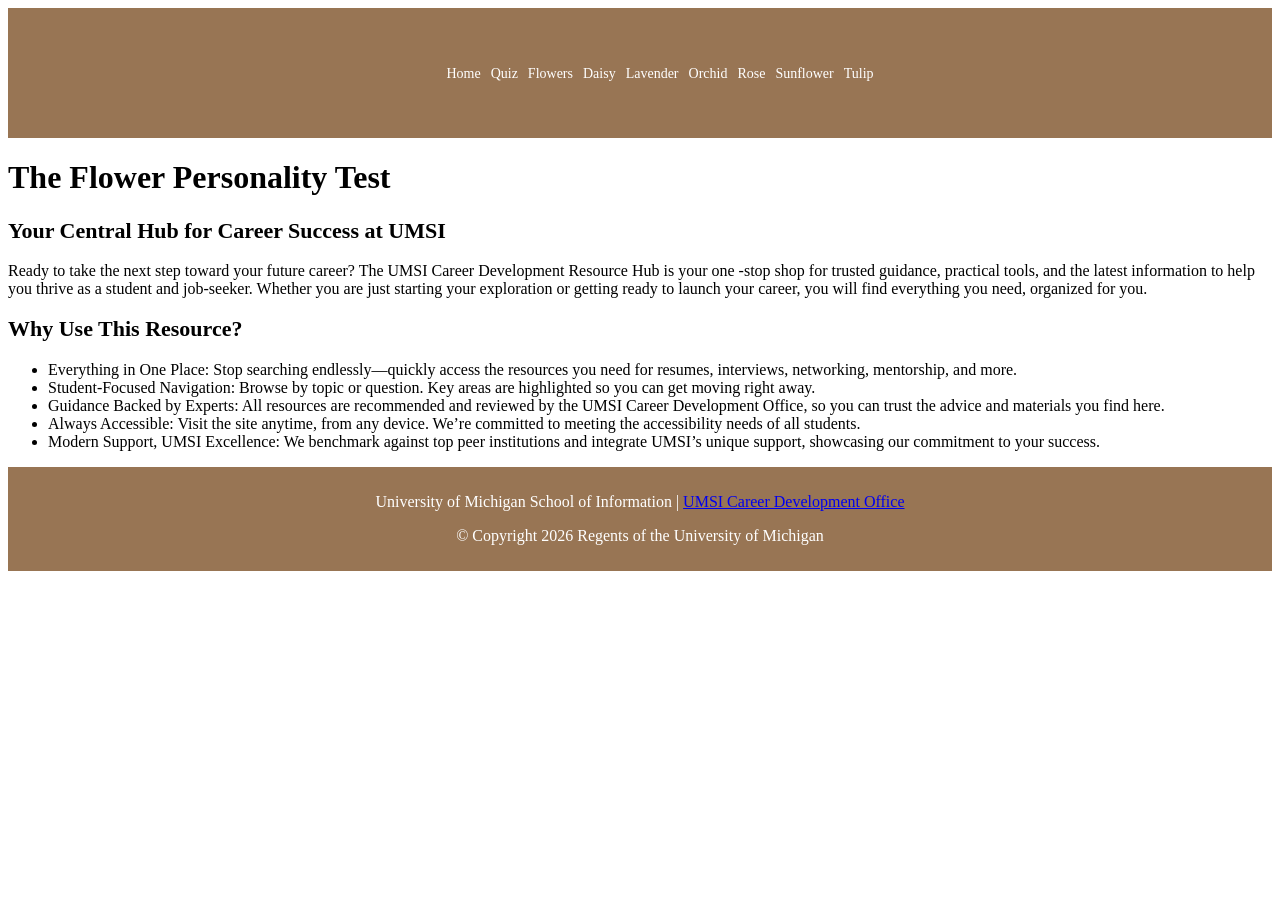
==== index.html @ fa50e6c7 "Add files via upload" ====
<!DOCTYPE html>
<html lang="en">

<head>
    <meta charset="UTF-8">
    <meta name="viewport" content="width=device-width, initial-scale=1.0">
    <link rel="stylesheet" href="css/style.css">
    <title>Home</title>
</head>

<body>
    <div class="skip"><a href="#main">Skip to Main Content</a></div>
    <header>
        <nav>
            <ul>
                <li><a href="index.html" class="active">Home</a></li>
                <li><a href="quiz.html">Quiz</a></li>
                <li><a href="about.html">Flowers</a></li>
                <li><a href="daisy.html">Daisy</a></li>
                <li><a href="lavender.html">Lavender</a></li>
                <li><a href="orchid.html">Orchid</a></li>
                <li><a href="rose.html">Rose</a></li>
                <li><a href="sunflower.html">Sunflower</a></li>
                <li><a href="tulip.html">Tulip</a></li>
            </ul>
        </nav>
        <h1>The Flower Personality Test</h1>
    </header>
    <main class="container" id="main">
        <div class="intro">
            <h2>Your Central Hub for Career Success at UMSI</h2>
            <p>Ready to take the next step toward your future career? The UMSI Career Development Resource Hub is your
                one -stop shop for trusted guidance, practical tools, and the latest information to help you thrive as a
                student and job-seeker. Whether you are just starting your exploration or getting ready to launch your
                career, you will find everything you need, organized for you.</p>
        </div>

        <div class="use-resource">
            <h2>Why Use This Resource?</h2>
            <ul>
                <li>Everything in One Place: Stop searching endlessly—quickly access the resources you need for resumes,
                    interviews, networking, mentorship, and more.</li>
                <li>Student-Focused Navigation: Browse by topic or question. Key areas are highlighted so you can get
                    moving right away.</li>
                <li>Guidance Backed by Experts: All resources are recommended and reviewed by the UMSI Career
                    Development Office, so you can trust the advice and materials you find here.</li>
                <li>Always Accessible: Visit the site anytime, from any device. We’re committed to meeting the
                    accessibility needs of all students.</li>
                <li>Modern Support, UMSI Excellence: We benchmark against top peer institutions and integrate UMSI’s
                    unique support, showcasing our commitment to your success.</li>
            </ul>
        </div>

    </main>

    <footer>
        <p>University of Michigan School of Information | <a href="https://umich.instructure.com/courses/137916">UMSI
                Career Development Office </a></p>
        <p>© Copyright <span id='year'></span> Regents of the University of Michigan</p>
        <script>
            document.querySelector('#year').innerHTML = new Date().getFullYear();
        </script>
    </footer>

</body>

</html>
---- css/style.css ----
.skip a {
    background: white;
    left: 0;
    padding: 6px;
    -webkit-transition: top 1s ease-out;
    transition: top 1s ease-out;
    z-index: 1;
    position: absolute;
    top: -65px;
}

.skip a:focus {
    position: absolute;
    top: 25px;
}

header {
    font-family: 'Montserrat', 'Merriweather';
}

nav li {
    display: inline;
    padding: 3px;
    font-size: 14px;
}

nav a {
    color: white;
    text-decoration: none;
}

nav {
    background-color: #987554;
    padding: 40px 0;
    text-align: center;
    grid-column: 1 / 4;
}

img {
    border: solid 10px #664229;
    border-radius: 25px;
    height: auto;
    max-width: 100%;
}

h2 {
    font-family: 'Nunito Sans', 'Merriweather';
    font-size: 22px;
}

p {
    font-family: 'Nunito Sans', 'Merriweather';
}

h3 {
    text-align: center;
    font-size: 20px;
    font-family: 'Nunito Sans', 'Merriweather';
}

h3 a {
    text-decoration: none;
    color: black;
}

.description p {
    line-height: 30px;
}

footer {
    background-color: #987554;
    color: white;
    padding: 10px;
    text-align: center;
}
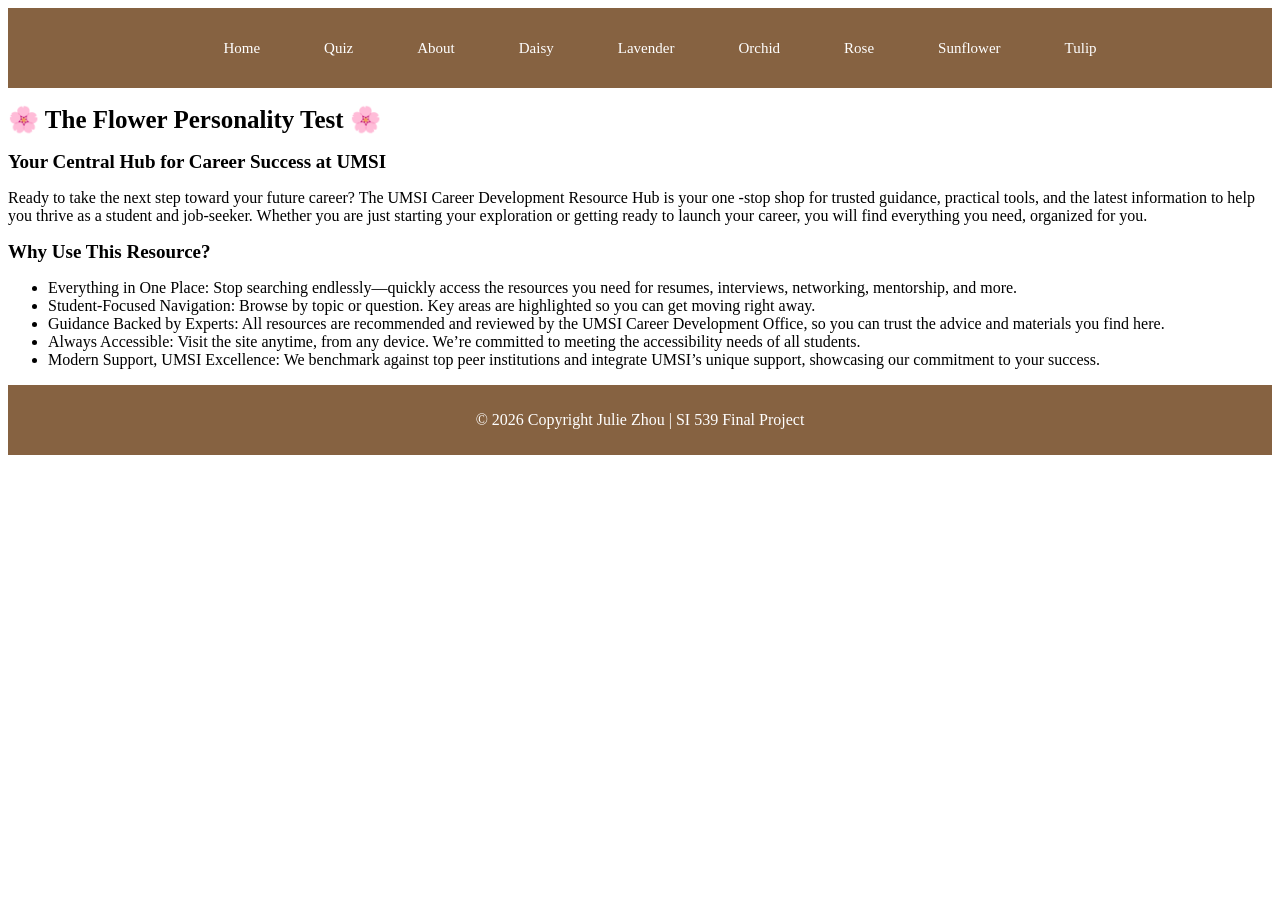
==== commit c9ef6e2d: "Add files via upload" ====
--- a/index.html
+++ b/index.html
@@ -15,7 +15,7 @@
             <ul>
                 <li><a href="index.html" class="active">Home</a></li>
                 <li><a href="quiz.html">Quiz</a></li>
-                <li><a href="about.html">Flowers</a></li>
+                <li><a href="about.html">About</a></li>
                 <li><a href="daisy.html">Daisy</a></li>
                 <li><a href="lavender.html">Lavender</a></li>
                 <li><a href="orchid.html">Orchid</a></li>
@@ -24,7 +24,7 @@
                 <li><a href="tulip.html">Tulip</a></li>
             </ul>
         </nav>
-        <h1>The Flower Personality Test</h1>
+        <h1>🌸 The Flower Personality Test 🌸</h1>
     </header>
     <main class="container" id="main">
         <div class="intro">
@@ -54,12 +54,7 @@
     </main>
 
     <footer>
-        <p>University of Michigan School of Information | <a href="https://umich.instructure.com/courses/137916">UMSI
-                Career Development Office </a></p>
-        <p>© Copyright <span id='year'></span> Regents of the University of Michigan</p>
-        <script>
-            document.querySelector('#year').innerHTML = new Date().getFullYear();
-        </script>
+        <p>© 2026 Copyright Julie Zhou | SI 539 Final Project</p>
     </footer>
 
 </body>
--- a/css/style.css
+++ b/css/style.css
@@ -14,38 +14,52 @@
     top: 25px;
 }
 
+a:hover {
+    text-decoration: underline;
+}
+
+:focus {
+  border: 3px dashed darkblue;
+  padding: 5px;
+}
+
 header {
     font-family: 'Montserrat', 'Merriweather';
 }
 
 nav li {
     display: inline;
-    padding: 3px;
+    padding: 30px;
     font-size: 14px;
 }
 
 nav a {
     color: white;
     text-decoration: none;
+    font-size: 15px;
 }
 
 nav {
-    background-color: #987554;
-    padding: 40px 0;
+    background-color: #866241;
+    padding: 15px;
     text-align: center;
-    grid-column: 1 / 4;
 }
 
 img {
     border: solid 10px #664229;
     border-radius: 25px;
     height: auto;
-    max-width: 100%;
+    width: 95%;
+    text-align: center;
+}
+
+h1 {
+    font-size: 25px;
 }
 
 h2 {
     font-family: 'Nunito Sans', 'Merriweather';
-    font-size: 22px;
+    font-size: 19px;
 }
 
 p {
@@ -65,11 +79,39 @@
 
 .description p {
     line-height: 30px;
+    font-size: 18px;
 }
 
 footer {
-    background-color: #987554;
+    background-color: #866241;
     color: white;
     padding: 10px;
     text-align: center;
-}+}
+
+label {
+    text-align: left;
+    padding: 20px;
+    line-height: 30px;
+    font-family: 'Nunito Sans', 'Merriweather';
+    font-size: 18px;
+}
+
+/* @media (min-width: 800px) {
+
+.intro {
+    grid-column: 1 / -1;
+}
+
+.first-group {
+    grid-column: 2 / 3;
+}
+
+.first-group img {
+    max-width: 50%;
+}
+
+.second-group {
+    grid-column: 1 / 2;
+}
+} */
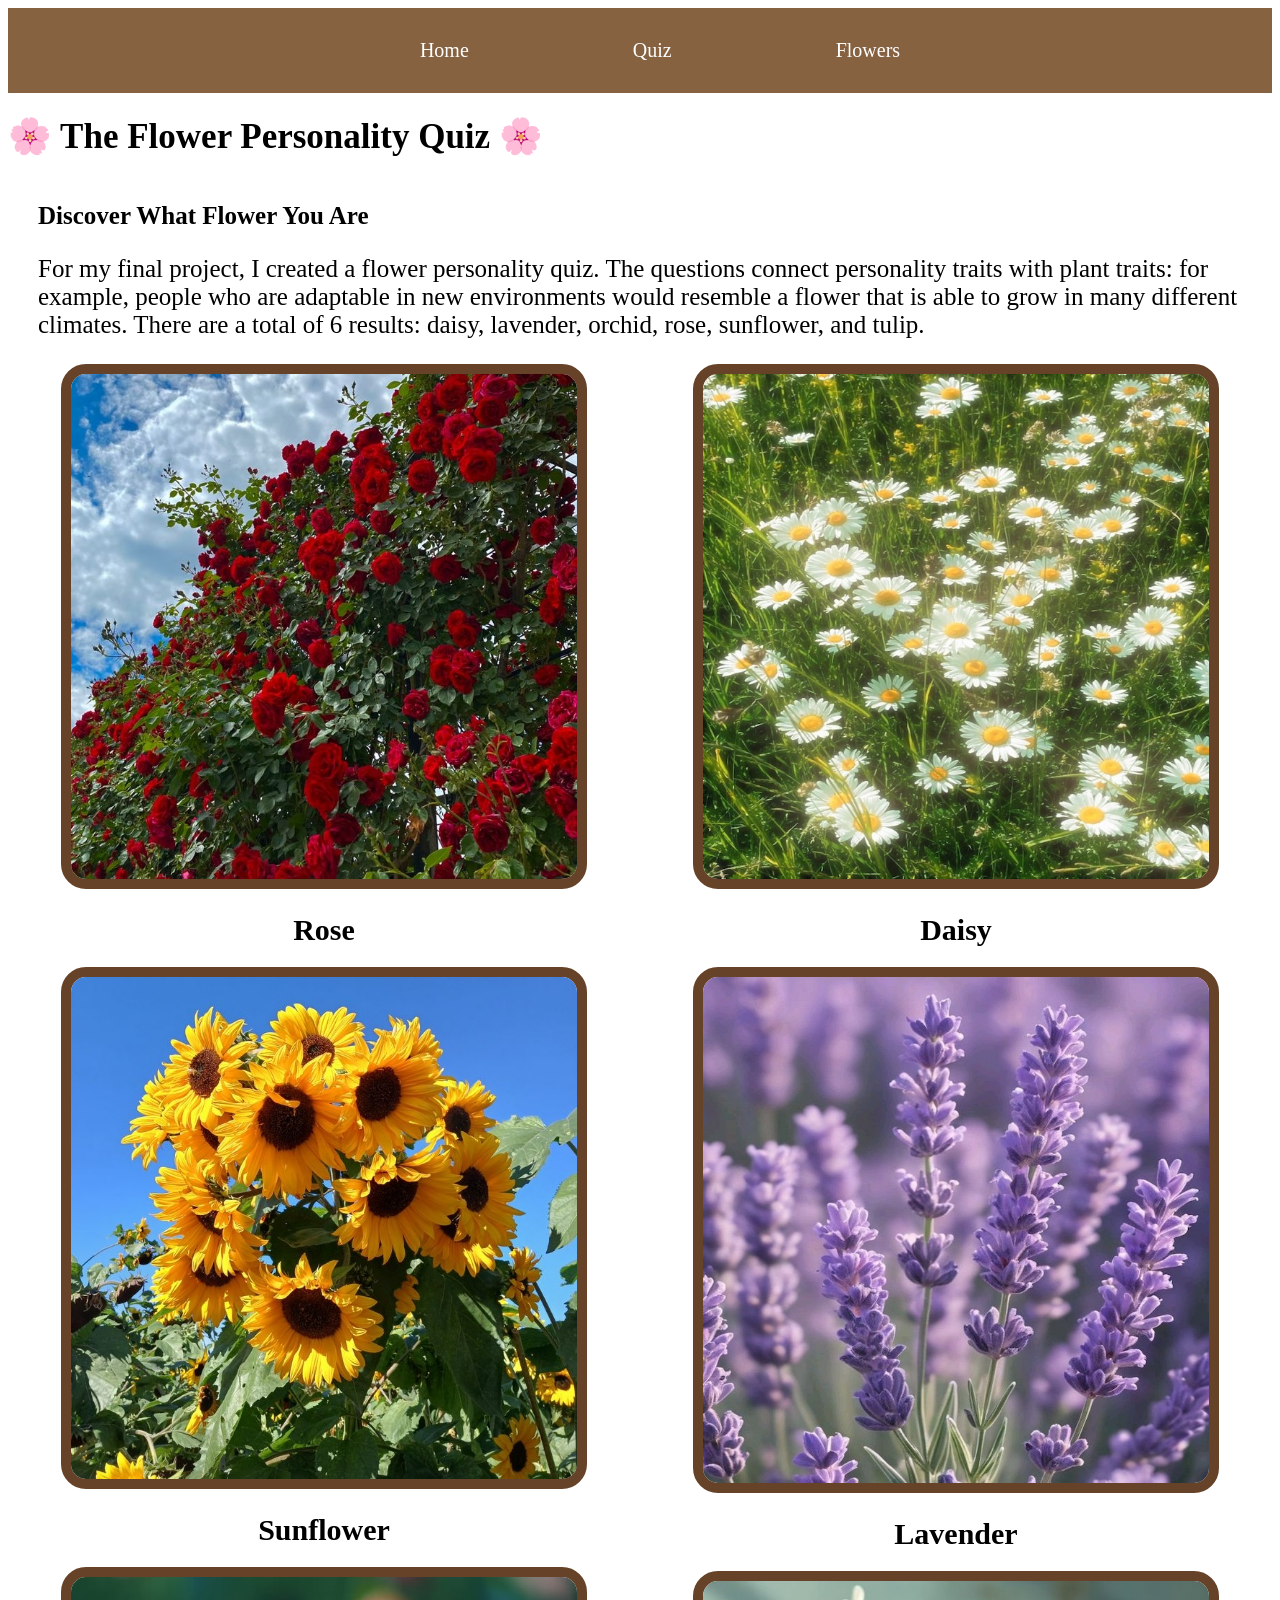
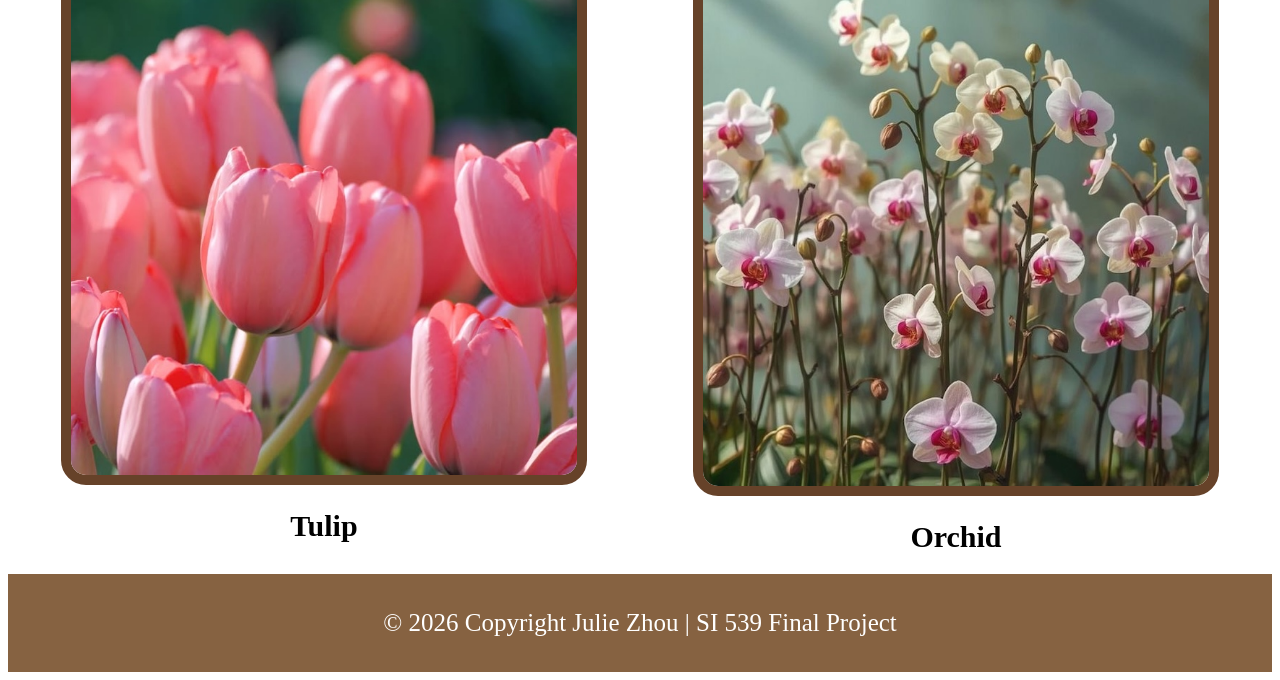
==== commit cb6cdba7: "Add files via upload" ====
--- a/index.html
+++ b/index.html
@@ -13,42 +13,48 @@
     <header>
         <nav>
             <ul>
-                <li><a href="index.html" class="active">Home</a></li>
+                <li><a href="index.html">Home</a></li>
                 <li><a href="quiz.html">Quiz</a></li>
-                <li><a href="about.html">About</a></li>
-                <li><a href="daisy.html">Daisy</a></li>
-                <li><a href="lavender.html">Lavender</a></li>
-                <li><a href="orchid.html">Orchid</a></li>
-                <li><a href="rose.html">Rose</a></li>
-                <li><a href="sunflower.html">Sunflower</a></li>
-                <li><a href="tulip.html">Tulip</a></li>
+                <li class="dropdown">
+                    <a href="#" class="dropdown-toggle">Flowers</a>
+                    <ul class="dropdown-menu">
+                        <li><a href="daisy.html">Daisy</a></li>
+                        <li><a href="lavender.html">Lavender</a></li>
+                        <li><a href="orchid.html">Orchid</a></li>
+                        <li><a href="rose.html">Rose</a></li>
+                        <li><a href="sunflower.html">Sunflower</a></li>
+                        <li><a href="tulip.html">Tulip</a></li>
+                    </ul>
+                </li>
             </ul>
         </nav>
-        <h1>🌸 The Flower Personality Test 🌸</h1>
+        <h1 id="home_h1">🌸 The Flower Personality Quiz 🌸</h1>
     </header>
     <main class="container" id="main">
         <div class="intro">
-            <h2>Your Central Hub for Career Success at UMSI</h2>
-            <p>Ready to take the next step toward your future career? The UMSI Career Development Resource Hub is your
-                one -stop shop for trusted guidance, practical tools, and the latest information to help you thrive as a
-                student and job-seeker. Whether you are just starting your exploration or getting ready to launch your
-                career, you will find everything you need, organized for you.</p>
+            <h2>Discover What Flower You Are</h2>
+            <p>For my final project, I created a flower personality quiz. The questions connect personality traits with
+                plant traits: for example, people who are adaptable in new environments would resemble a flower that is
+                able to grow in many different climates. There are a total of 6 results: daisy, lavender, orchid, rose,
+                sunflower, and tulip.</p>
         </div>
 
-        <div class="use-resource">
-            <h2>Why Use This Resource?</h2>
-            <ul>
-                <li>Everything in One Place: Stop searching endlessly—quickly access the resources you need for resumes,
-                    interviews, networking, mentorship, and more.</li>
-                <li>Student-Focused Navigation: Browse by topic or question. Key areas are highlighted so you can get
-                    moving right away.</li>
-                <li>Guidance Backed by Experts: All resources are recommended and reviewed by the UMSI Career
-                    Development Office, so you can trust the advice and materials you find here.</li>
-                <li>Always Accessible: Visit the site anytime, from any device. We’re committed to meeting the
-                    accessibility needs of all students.</li>
-                <li>Modern Support, UMSI Excellence: We benchmark against top peer institutions and integrate UMSI’s
-                    unique support, showcasing our commitment to your success.</li>
-            </ul>
+        <div class="first-group">
+            <img src="images/daisy.jpg" alt="A cluster of daisies growing in the grass.">
+            <h3><a href="daisy.html">Daisy</a></h3>
+            <img src="images/lavender.jpg" alt="A field of lavender flowers growing in the grass.">
+            <h3><a href="lavender.html">Lavender</a></h3>
+            <img src="images/orchid.jpg" alt="A group of orchids growing in the grass.">
+            <h3><a href="orchid.html">Orchid</a></h3>
+        </div>
+
+        <div class="second-group">
+            <img src="images/rose.jpg" alt="A large rose bush growing upwards towards the sky.">
+            <h3><a href="rose.html">Rose</a></h3>
+            <img src="images/sunflower.jpg" alt="A field of sunflowers against a clear sky.">
+            <h3><a href="sunflower.html">Sunflower</a></h3>
+            <img src="images/tulip.jpg" alt="A group of tulips growing in the grass.">
+            <h3><a href="tulip.html">Tulip</a></h3>
         </div>
 
     </main>
@@ -58,5 +64,5 @@
     </footer>
 
 </body>
-
+<script src='js/script.js'></script>
 </html>
--- a/css/style.css
+++ b/css/style.css
@@ -19,8 +19,8 @@
 }
 
 :focus {
-  border: 3px dashed darkblue;
-  padding: 5px;
+    border: 3px dashed darkblue;
+    padding: 5px;
 }
 
 header {
@@ -29,7 +29,6 @@
 
 nav li {
     display: inline;
-    padding: 30px;
     font-size: 14px;
 }
 
@@ -37,12 +36,44 @@
     color: white;
     text-decoration: none;
     font-size: 15px;
+    padding: 30px;
 }
 
 nav {
     background-color: #866241;
     padding: 15px;
     text-align: center;
+}
+
+.dropdown {
+    position: relative;
+}
+
+.dropdown-menu {
+    display: none;
+    position: absolute;
+    top: 100%;
+    left: 50%;
+    transform: translateX(-50%);
+    background-color: #866241;
+    list-style: none;
+    padding: 12px 0;
+    margin: 0;
+    min-width: 180px;
+    z-index: 9999;
+    border: 1px solid black;
+}
+
+.dropdown:hover .dropdown-menu {
+    display: block;
+}
+
+.dropdown-menu li a {
+    display: block;
+    padding: 10px 24px;
+    text-align: center;
+    color: white;
+    pointer-events: auto;
 }
 
 img {
@@ -57,6 +88,10 @@
     font-size: 25px;
 }
 
+#home_h1 {
+    font-size: 24px;
+}
+
 h2 {
     font-family: 'Nunito Sans', 'Merriweather';
     font-size: 19px;
@@ -97,21 +132,159 @@
     font-size: 18px;
 }
 
-/* @media (min-width: 800px) {
-
-.intro {
-    grid-column: 1 / -1;
-}
-
-.first-group {
-    grid-column: 2 / 3;
-}
-
-.first-group img {
-    max-width: 50%;
-}
-
-.second-group {
-    grid-column: 1 / 2;
-}
-} */+.container {
+    display: grid;
+}
+
+@media (min-width: 700px) {
+
+    h1 {
+        font-size: 35px;
+    }
+
+    #home_h1 {
+        font-size: 35px;
+    }
+
+    h2 {
+        font-size: 30px;
+    }
+
+    p {
+        font-size: 30px;
+    }
+
+    .traits h2 {
+        font-size: 30px;
+    }
+
+    .description p {
+        font-size: 30px;
+        line-height: 50px;
+    }
+
+    nav a {
+        font-size: 25px;
+        padding: 50px;
+    }
+
+    h3 a {
+        font-size: 30px;
+    }
+}
+
+@media (min-width: 1000px) {
+
+    h1 {
+        font-size: 30px;
+    }
+
+    h2 {
+        font-size: 25px;
+    }
+
+    p {
+        font-size: 25px;
+    }
+
+    nav a {
+        font-size: 20px;
+        padding: 80px;
+    }
+
+    .container {
+        display: grid;
+        grid-template-columns: 1fr 1fr;
+    }
+
+    .intro {
+        grid-column: 1 / -1;
+        padding: 0 30px;
+    }
+
+    .first-group {
+        grid-column: 2 / 3;
+        text-align: center;
+    }
+
+    .second-group {
+        grid-column: 1 / 2;
+        text-align: center;
+        grid-row: 2 / 3;
+    }
+
+    .first-group img {
+        max-width: 80%;
+    }
+
+    .second-group img {
+        max-width: 80%;
+    }
+
+    .description {
+        display: grid;
+        grid-template-columns: 1fr 1fr;
+        grid-column: 1 / -1;
+        justify-items: center;
+        align-items: center;
+    }
+
+    .description p {
+        grid-column: 1 / 2;
+        font-size: 25px;
+        line-height: 30px;
+    }
+
+    .personality {
+        grid-row: 1 / 2;
+    }
+
+    .description img {
+        grid-column: 2 / 3;
+    }
+
+    .traits {
+        grid-column: 1 / -1;
+    }
+
+    .traits h2 {
+        font-size: 25px;
+    }
+}
+
+@media (min-width: 1650px) {
+
+    h1 {
+        font-size: 50px;
+    }
+
+    #home_h1 {
+        font-size: 50px;
+    }
+
+    h2 {
+        font-size: 43px;
+    }
+
+    p {
+        font-size: 38px;
+    }
+
+    .traits h2 {
+        font-size: 40px;
+    }
+
+    .description p {
+        font-size: 40px;
+        line-height: 50px;
+    }
+
+    nav a {
+        font-size: 30px;
+        padding: 100px;
+    }
+
+    h3 a {
+        font-size: 38px;
+    }
+}
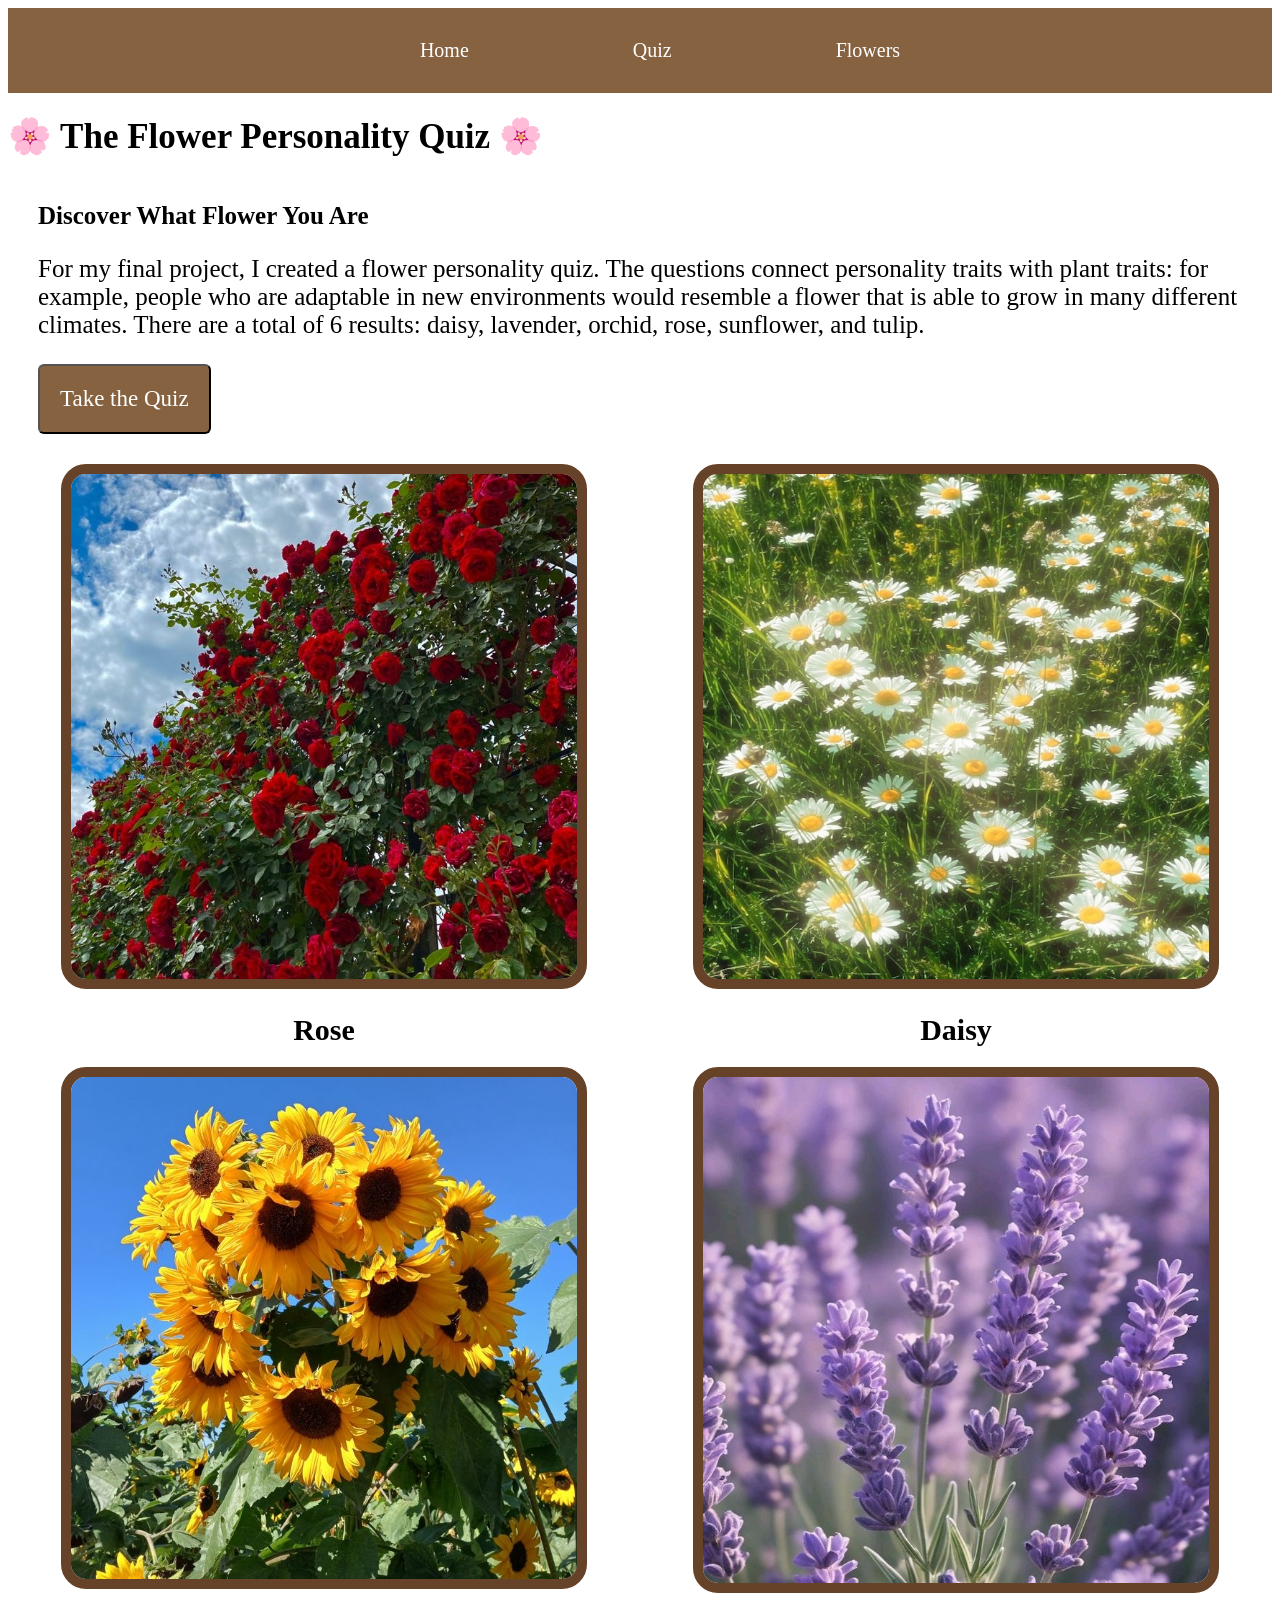
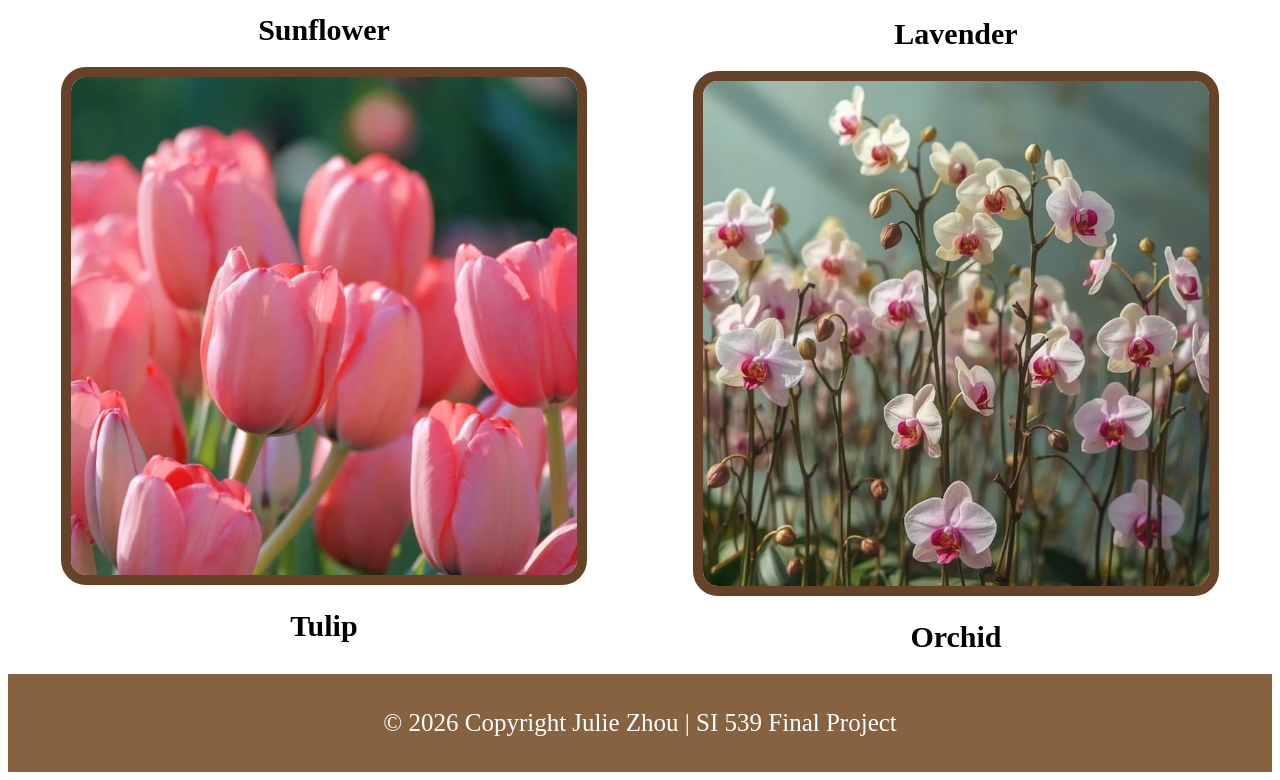
==== commit c1c7ed6e: "Add files via upload" ====
--- a/index.html
+++ b/index.html
@@ -37,6 +37,7 @@
                 plant traits: for example, people who are adaptable in new environments would resemble a flower that is
                 able to grow in many different climates. There are a total of 6 results: daisy, lavender, orchid, rose,
                 sunflower, and tulip.</p>
+            <button class="btn-quiz"><a href="quiz.html">Take the Quiz</a></button>
         </div>
 
         <div class="first-group">
@@ -63,6 +64,7 @@
         <p>© 2026 Copyright Julie Zhou | SI 539 Final Project</p>
     </footer>
 
+    <script src="js/script.js"></script>
 </body>
-<script src='js/script.js'></script>
+
 </html>
--- a/css/style.css
+++ b/css/style.css
@@ -36,7 +36,7 @@
     color: white;
     text-decoration: none;
     font-size: 15px;
-    padding: 30px;
+    padding: 25px;
 }
 
 nav {
@@ -64,7 +64,7 @@
     border: 1px solid black;
 }
 
-.dropdown:hover .dropdown-menu {
+.dropdown:hover .dropdown-menu .dropdown-toggle:focus {
     display: block;
 }
 
@@ -74,6 +74,22 @@
     text-align: center;
     color: white;
     pointer-events: auto;
+}
+
+.dropdown-menu li a:focus {
+    display: block;
+    padding: 10px 24px;
+    text-align: center;
+    color: white;
+    pointer-events: auto;
+}
+
+.dropdown:focus-within {
+    display: block;
+}
+
+.dropdown-menu.open {
+    display: block;
 }
 
 img {
@@ -85,7 +101,7 @@
 }
 
 h1 {
-    font-size: 25px;
+    font-size: 23px;
 }
 
 #home_h1 {
@@ -136,7 +152,123 @@
     display: grid;
 }
 
+.question-num,
+.question-text {
+    text-align: center;
+    font-size: 16px;
+    font-family: 'Nunito Sans', 'Merriweather';
+}
+
+.answer-text {
+    font-family: 'Nunito Sans', 'Merriweather';
+    font-size: 18px;
+}
+
+.question-card {
+    margin-bottom: 40px;
+    display: flex;
+    flex-direction: column;
+}
+
+.question-header {
+    margin-bottom: 15px;
+    font-weight: bold;
+    font-size: 23px;
+}
+
+.answer-label {
+    display: flex;
+    align-items: center;
+    padding: 10px 0;
+    cursor: pointer;
+}
+
+.answer-label input[type="radio"] {
+    margin-right: 12px;
+}
+
+.answer-label:hover {
+    background-color: #f9f9f9;
+    border-radius: 5px;
+}
+
+.btn-submit {
+    font-size: 15px;
+    padding: 12px;
+    border-radius: 6px;
+    cursor: pointer;
+    font-family: 'Nunito Sans', 'Merriweather';
+    margin-bottom: 20px;
+}
+
+.btn-quiz {
+    font-size: 15px;
+    padding: 12px;
+    border-radius: 6px;
+    cursor: pointer;
+    font-family: 'Nunito Sans', 'Merriweather';
+    margin-bottom: 20px;
+    background-color: #866241;
+    color: white;
+    text-decoration: none;
+}
+
+.btn-quiz a {
+    color: white;
+    text-decoration: none;
+}
+
+.btn-quiz a:hover {
+    text-decoration: underline;
+}
+
+.unanswered-msg {
+    display: none;
+    color: red;
+}
+
 @media (min-width: 700px) {
+    .btn-quiz {
+        font-size: 23px;
+        padding: 20px;
+        margin-bottom: 30px;
+    }
+
+    .quiz-form {
+        grid-column: 1 / -1;
+        display: grid;
+        grid-template-columns: 1fr 1fr;
+        justify-items: center;
+    }
+
+    .question-num,
+    .question-text {
+        font-size: 20px;
+    }
+
+    .answer-text {
+        font-size: 20px;
+    }
+
+    .question-card {
+        margin-bottom: 40px;
+        grid-column: 1 / -1;
+    }
+
+    .answer-label {
+        align-items: center;
+        padding: 10px 0;
+        cursor: pointer;
+    }
+
+    .submit-area {
+        grid-column: 1 / -1;
+    }
+
+    .btn-submit {
+        font-size: 20px;
+        padding: 15px 50px;
+    }
 
     h1 {
         font-size: 35px;
@@ -252,7 +384,40 @@
     }
 }
 
-@media (min-width: 1650px) {
+@media (min-width: 1750px) {
+    .btn-quiz {
+        font-size: 28px;
+        padding: 28px;
+        margin-bottom: 35px;
+    }
+
+    .question-num,
+    .question-text,
+    .answer-text {
+        font-size: 30px;
+    }
+
+    .answer-text {
+        line-height: 40px;
+    }
+
+    .submit-area {
+        margin-bottom: 35px;
+    }
+
+    .question-card {
+        margin-bottom: 45px;
+        margin-top: 45px;
+    }
+
+    .answer-label {
+        padding: 10px 0;
+    }
+
+    .btn-submit {
+        font-size: 25px;
+        padding: 20px 55px;
+    }
 
     h1 {
         font-size: 50px;
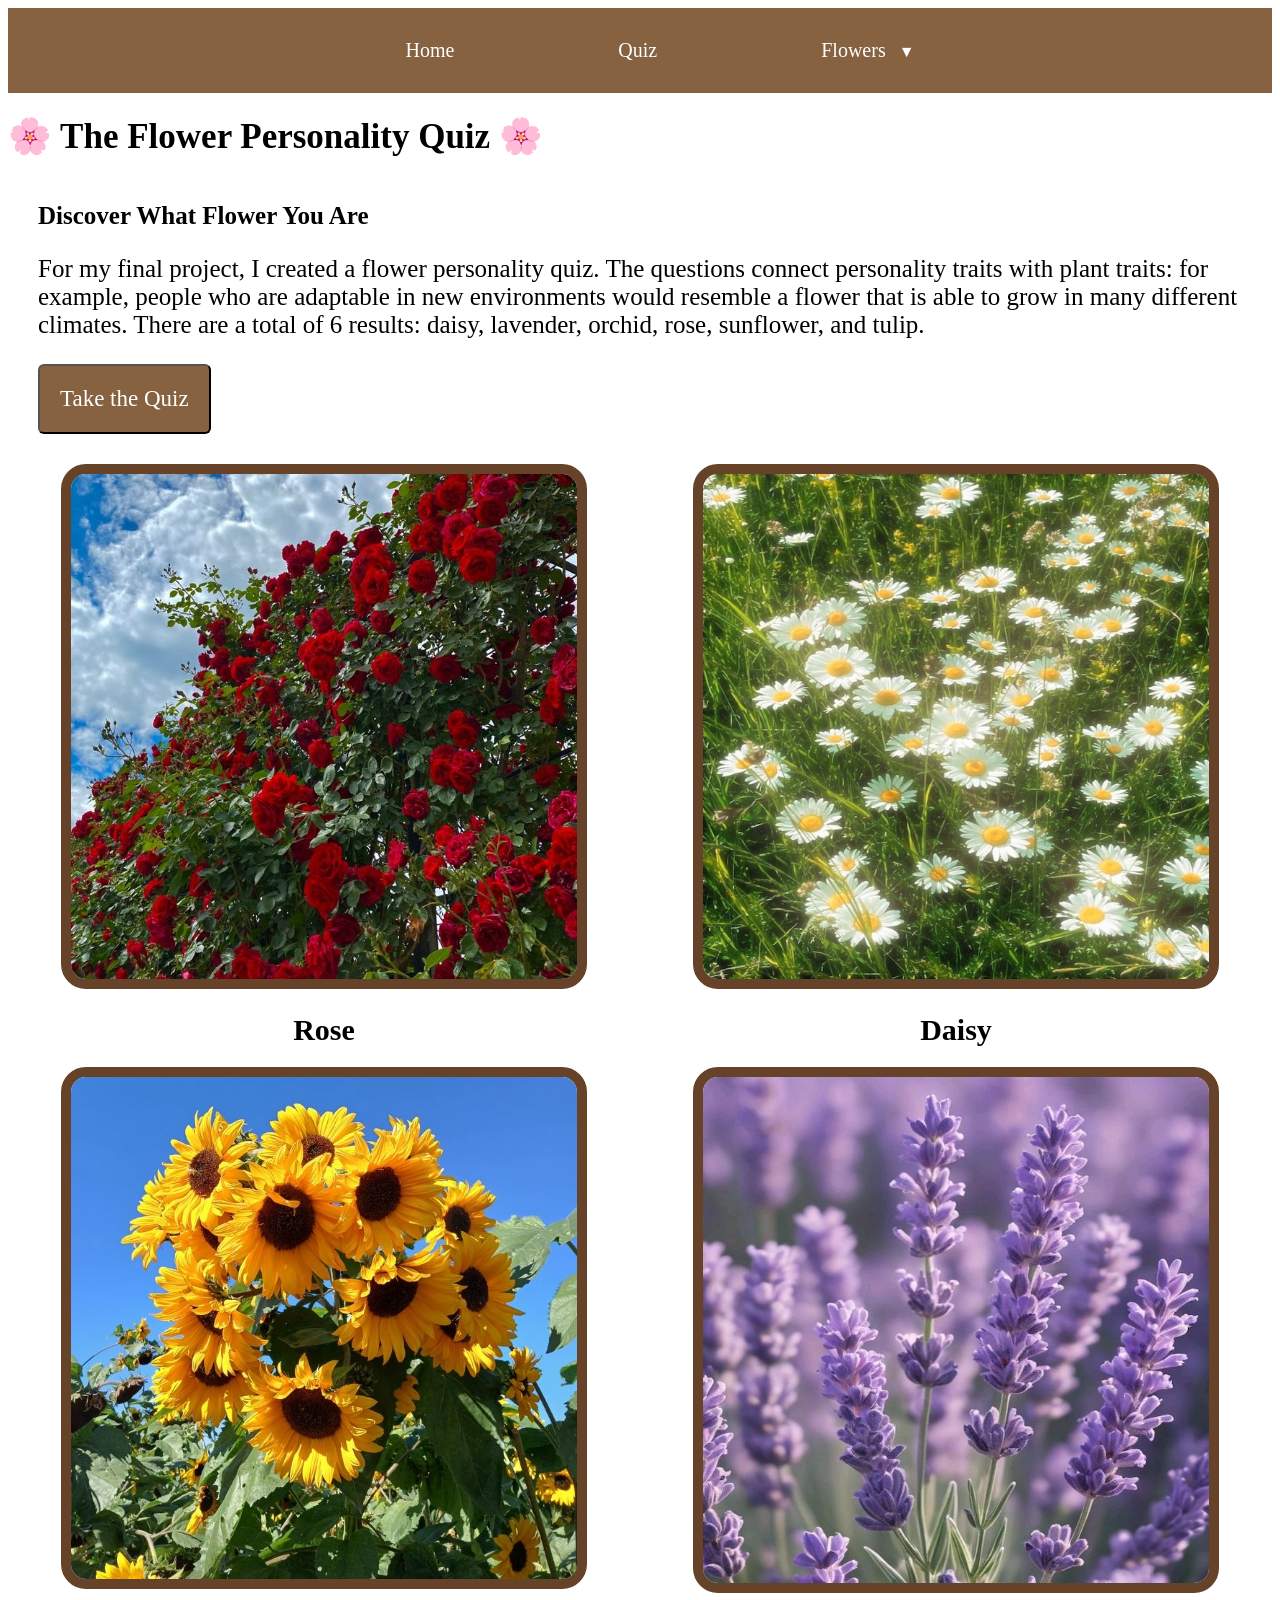
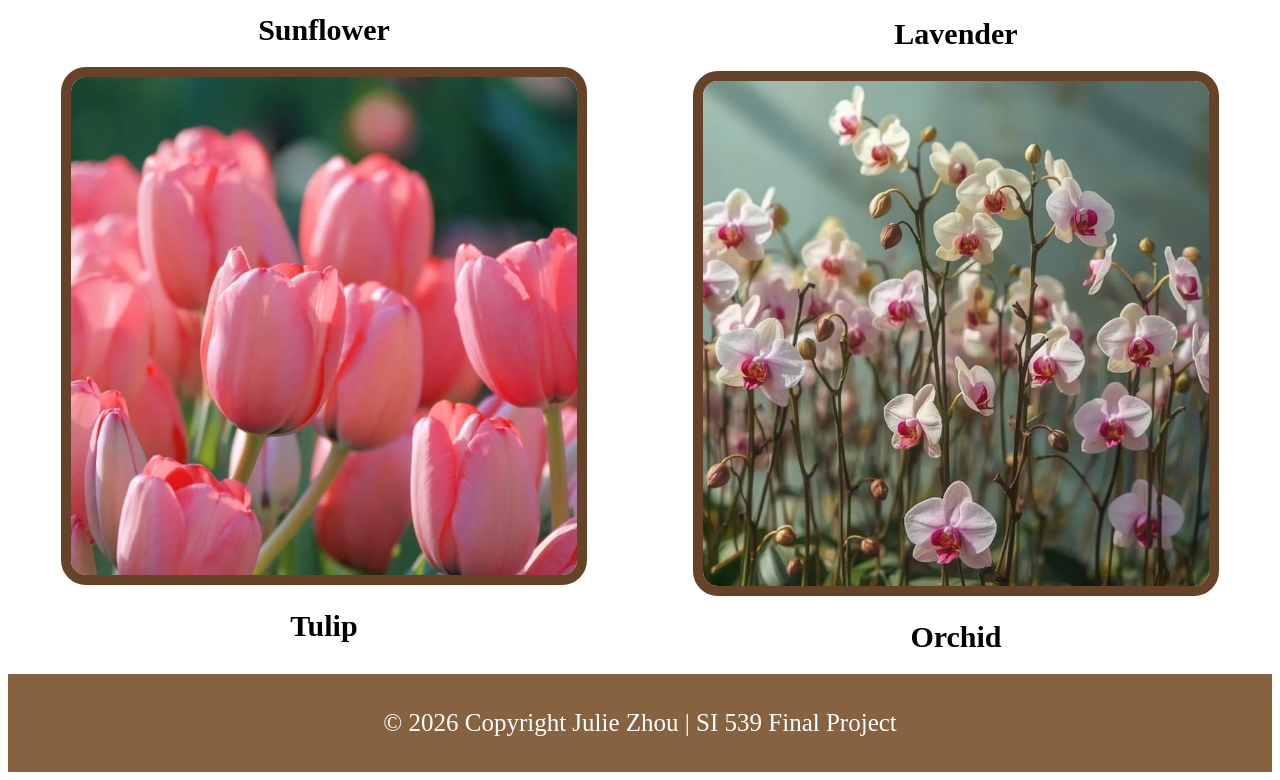
==== commit e3589658: "Add files via upload" ====
--- a/index.html
+++ b/index.html
@@ -16,7 +16,7 @@
                 <li><a href="index.html">Home</a></li>
                 <li><a href="quiz.html">Quiz</a></li>
                 <li class="dropdown">
-                    <a href="#" class="dropdown-toggle">Flowers</a>
+                    <a href="#" class="dropdown-toggle">Flowers <span class="caret">▼</span></a>
                     <ul class="dropdown-menu">
                         <li><a href="daisy.html">Daisy</a></li>
                         <li><a href="lavender.html">Lavender</a></li>
--- a/css/style.css
+++ b/css/style.css
@@ -2,16 +2,25 @@
     background: white;
     left: 0;
     padding: 6px;
-    -webkit-transition: top 1s ease-out;
-    transition: top 1s ease-out;
     z-index: 1;
     position: absolute;
     top: -65px;
+    font-family: 'Montserrat', 'Merriweather';
 }
 
 .skip a:focus {
     position: absolute;
     top: 25px;
+}
+
+.caret {
+    display: inline-block;
+    margin-left: 8px;
+    font-size: 0.8em;
+}
+
+.dropdown:has(.dropdown-menu.open) .caret {
+    transform: rotate(180deg);
 }
 
 a:hover {
@@ -64,10 +73,6 @@
     border: 1px solid black;
 }
 
-.dropdown:hover .dropdown-menu .dropdown-toggle:focus {
-    display: block;
-}
-
 .dropdown-menu li a {
     display: block;
     padding: 10px 24px;
@@ -84,8 +89,12 @@
     pointer-events: auto;
 }
 
-.dropdown:focus-within {
+.dropdown-menu li a:hover {
     display: block;
+    padding: 10px 24px;
+    text-align: center;
+    color: white;
+    pointer-events: auto;
 }
 
 .dropdown-menu.open {
